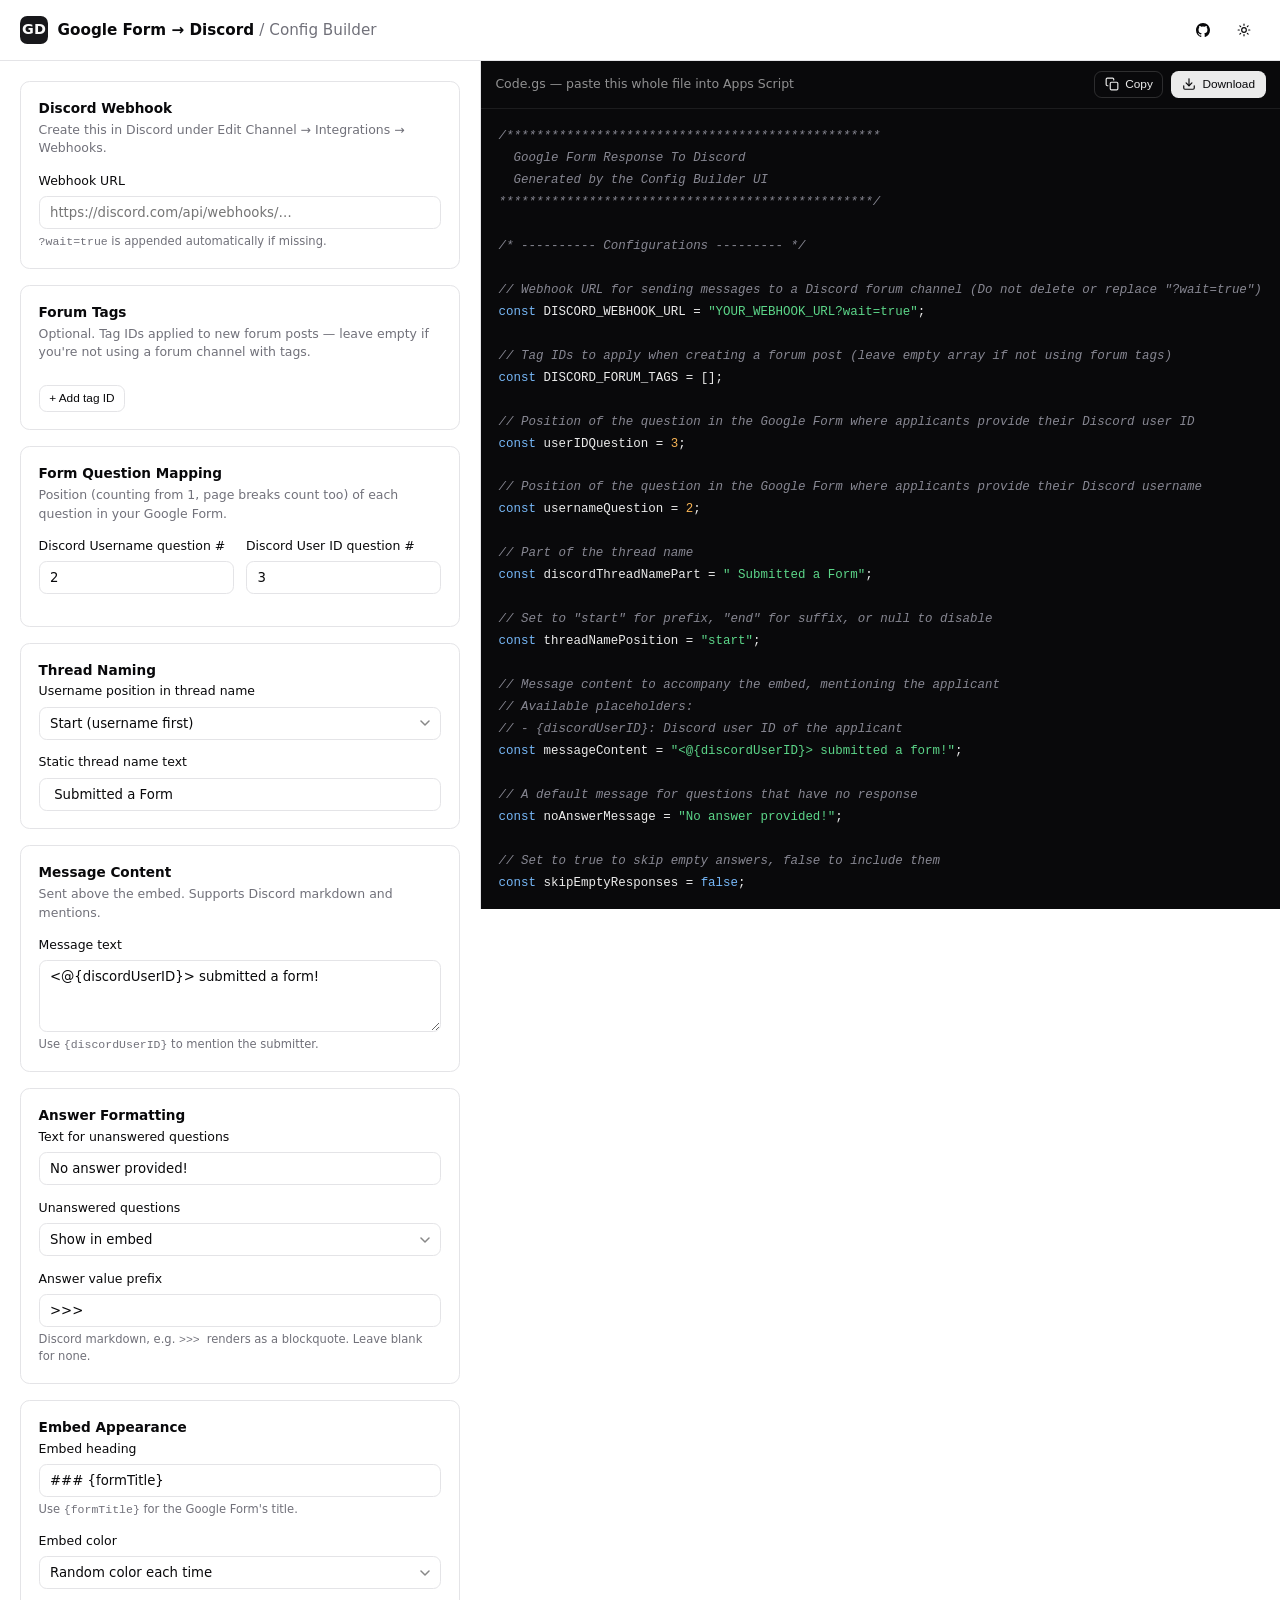
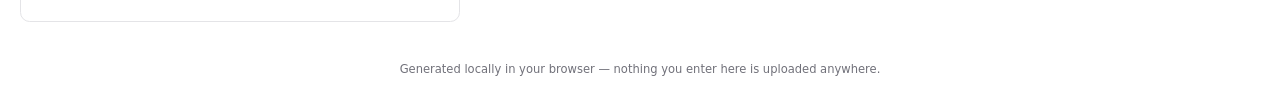
==== ui/index.html @ bd8c4fce "Add GitHub Pages config builder UI Static, no-build page (ui/) that lets users fill in a form for ev" ====
<!doctype html>
<html lang="en">
<head>
<meta charset="UTF-8" />
<meta name="viewport" content="width=device-width, initial-scale=1" />
<title>Google Form → Discord — Config Builder</title>
<meta name="description" content="Fill in your settings and get a ready-to-paste Google Apps Script file for sending Google Form responses to Discord." />
<link rel="stylesheet" href="style.css" />
</head>
<body>

<header class="topbar">
  <div class="topbar-title">
    <span class="mark">GD</span>
    <span>Google Form → Discord <span style="color:hsl(var(--muted-foreground));font-weight:400;">/ Config Builder</span></span>
  </div>
  <div class="topbar-actions">
    <a class="btn btn-ghost btn-icon" href="https://github.com/mouryaabhay/Google-Form-Response-To-Discord" target="_blank" rel="noopener" aria-label="View on GitHub" title="View on GitHub">
      <svg viewBox="0 0 24 24" fill="currentColor"><path d="M12 0C5.37 0 0 5.5 0 12.3c0 5.44 3.44 10.05 8.21 11.68.6.12.82-.27.82-.6 0-.3-.01-1.08-.02-2.12-3.34.75-4.04-1.65-4.04-1.65-.55-1.43-1.34-1.82-1.34-1.82-1.09-.77.08-.76.08-.76 1.21.09 1.84 1.28 1.84 1.28 1.07 1.87 2.81 1.33 3.5 1.02.11-.79.42-1.33.76-1.64-2.66-.31-5.47-1.37-5.47-6.1 0-1.35.46-2.45 1.22-3.31-.12-.31-.53-1.57.12-3.28 0 0 1-.33 3.3 1.26a11.2 11.2 0 0 1 6 0c2.28-1.59 3.29-1.26 3.29-1.26.65 1.71.24 2.97.12 3.28.76.86 1.22 1.96 1.22 3.31 0 4.74-2.81 5.78-5.49 6.09.43.38.81 1.14.81 2.3 0 1.66-.02 3-.02 3.41 0 .33.22.72.83.6C20.57 22.34 24 17.74 24 12.3 24 5.5 18.63 0 12 0Z"/></svg>
    </a>
    <button class="btn btn-ghost btn-icon" id="theme-toggle" aria-label="Toggle theme" title="Toggle theme">
      <svg class="icon-sun" viewBox="0 0 24 24" fill="none" stroke="currentColor" stroke-width="2" stroke-linecap="round"><circle cx="12" cy="12" r="4"/><path d="M12 2v2M12 20v2M4.9 4.9l1.4 1.4M17.7 17.7l1.4 1.4M2 12h2M20 12h2M4.9 19.1l1.4-1.4M17.7 6.3l1.4-1.4"/></svg>
      <svg class="icon-moon" viewBox="0 0 24 24" fill="currentColor"><path d="M21 12.79A9 9 0 1 1 11.21 3 7 7 0 0 0 21 12.79Z"/></svg>
    </button>
  </div>
</header>

<div class="tabbar" role="tablist">
  <button class="tab" role="tab" id="tab-form" aria-selected="true">Configure</button>
  <button class="tab" role="tab" id="tab-code" aria-selected="false">Code</button>
</div>

<main class="layout" id="layout" data-tab="form">

  <section class="panel-form" id="panel-form">

    <div class="card">
      <div class="card-title">Discord Webhook</div>
      <p class="card-description">Create this in Discord under Edit Channel → Integrations → Webhooks.</p>
      <div class="field">
        <label class="label" for="webhookUrl">Webhook URL</label>
        <input class="input" id="webhookUrl" type="url" placeholder="https://discord.com/api/webhooks/…" autocomplete="off" spellcheck="false" />
        <span class="helper"><code>?wait=true</code> is appended automatically if missing.</span>
      </div>
    </div>

    <div class="card">
      <div class="card-title">Forum Tags</div>
      <p class="card-description">Optional. Tag IDs applied to new forum posts — leave empty if you're not using a forum channel with tags.</p>
      <div class="tag-list" id="tagList"></div>
      <button class="btn btn-outline btn-sm" id="addTagBtn" type="button">+ Add tag ID</button>
    </div>

    <div class="card">
      <div class="card-title">Form Question Mapping</div>
      <p class="card-description">Position (counting from 1, page breaks count too) of each question in your Google Form.</p>
      <div class="field-row">
        <div class="field">
          <label class="label" for="usernameQuestion">Discord Username question #</label>
          <input class="input" id="usernameQuestion" type="number" min="1" value="2" />
        </div>
        <div class="field">
          <label class="label" for="userIDQuestion">Discord User ID question #</label>
          <input class="input" id="userIDQuestion" type="number" min="1" value="3" />
        </div>
      </div>
    </div>

    <div class="card">
      <div class="card-title">Thread Naming</div>
      <div class="field">
        <label class="label" for="threadNamePosition">Username position in thread name</label>
        <select class="select" id="threadNamePosition">
          <option value="start">Start (username first)</option>
          <option value="end">End (username last)</option>
          <option value="none">Don't use username</option>
        </select>
      </div>
      <div class="field">
        <label class="label" for="discordThreadNamePart">Static thread name text</label>
        <input class="input" id="discordThreadNamePart" type="text" value=" Submitted a Form" />
      </div>
    </div>

    <div class="card">
      <div class="card-title">Message Content</div>
      <p class="card-description">Sent above the embed. Supports Discord markdown and mentions.</p>
      <div class="field">
        <label class="label" for="messageContent">Message text</label>
        <textarea class="textarea" id="messageContent">&lt;@{discordUserID}&gt; submitted a form!</textarea>
        <span class="helper">Use <code>{discordUserID}</code> to mention the submitter.</span>
      </div>
    </div>

    <div class="card">
      <div class="card-title">Answer Formatting</div>
      <div class="field">
        <label class="label" for="noAnswerMessage">Text for unanswered questions</label>
        <input class="input" id="noAnswerMessage" type="text" value="No answer provided!" />
      </div>
      <div class="field">
        <label class="label" for="skipEmptyResponses">Unanswered questions</label>
        <select class="select" id="skipEmptyResponses">
          <option value="false">Show in embed</option>
          <option value="true">Hide from embed</option>
        </select>
      </div>
      <div class="field">
        <label class="label" for="embedFieldValuePrefix">Answer value prefix</label>
        <input class="input" id="embedFieldValuePrefix" type="text" value=">>> " />
        <span class="helper">Discord markdown, e.g. <code>&gt;&gt;&gt; </code> renders as a blockquote. Leave blank for none.</span>
      </div>
    </div>

    <div class="card">
      <div class="card-title">Embed Appearance</div>
      <div class="field">
        <label class="label" for="embedDescriptionTemplate">Embed heading</label>
        <input class="input" id="embedDescriptionTemplate" type="text" value="### {formTitle}" />
        <span class="helper">Use <code>{formTitle}</code> for the Google Form's title.</span>
      </div>
      <div class="field">
        <label class="label" for="colorMode">Embed color</label>
        <select class="select" id="colorMode">
          <option value="random">Random color each time</option>
          <option value="single">One fixed color</option>
        </select>
      </div>
      <div class="field" id="singleColorField" style="display:none;">
        <label class="label" for="singleColor">Pick a color</label>
        <input class="color-input" id="singleColor" type="color" value="#5865f2" />
      </div>
    </div>

  </section>

  <section class="panel-code" id="panel-code">
    <div class="code-toolbar">
      <span class="code-toolbar-title">Code.gs — paste this whole file into Apps Script</span>
      <div class="code-toolbar-actions">
        <button class="btn btn-outline btn-sm" id="copyBtn" type="button">
          <svg viewBox="0 0 24 24" fill="none" stroke="currentColor" stroke-width="2" stroke-linecap="round" stroke-linejoin="round"><rect x="9" y="9" width="13" height="13" rx="2"/><path d="M5 15H4a2 2 0 0 1-2-2V4a2 2 0 0 1 2-2h9a2 2 0 0 1 2 2v1"/></svg>
          Copy
        </button>
        <button class="btn btn-primary btn-sm" id="downloadBtn" type="button">
          <svg viewBox="0 0 24 24" fill="none" stroke="currentColor" stroke-width="2" stroke-linecap="round" stroke-linejoin="round"><path d="M21 15v4a2 2 0 0 1-2 2H5a2 2 0 0 1-2-2v-4"/><polyline points="7 10 12 15 17 10"/><line x1="12" y1="15" x2="12" y2="3"/></svg>
          Download
        </button>
      </div>
    </div>
    <div class="code-scroll">
      <pre><code id="codeOutput"></code></pre>
    </div>
  </section>

</main>

<p class="footnote">Generated locally in your browser — nothing you enter here is uploaded anywhere.</p>

<div class="toast" id="toast"></div>

<script src="app.js"></script>
</body>
</html>
---- ui/style.css ----
/* ---------- Design tokens (shadcn/ui "zinc" palette) ---------- */
:root {
  --background: 0 0% 100%;
  --foreground: 240 10% 3.9%;
  --card: 0 0% 100%;
  --card-foreground: 240 10% 3.9%;
  --border: 240 5.9% 90%;
  --input: 240 5.9% 90%;
  --ring: 240 5.9% 10%;
  --primary: 240 5.9% 10%;
  --primary-foreground: 0 0% 98%;
  --secondary: 240 4.8% 95.9%;
  --secondary-foreground: 240 5.9% 10%;
  --muted: 240 4.8% 95.9%;
  --muted-foreground: 240 3.8% 46.1%;
  --accent: 240 4.8% 95.9%;
  --accent-foreground: 240 5.9% 10%;
  --destructive: 0 84.2% 60.2%;
  --destructive-foreground: 0 0% 98%;
  --success: 142 71% 45%;
  --radius: 0.6rem;

  --code-bg: 240 10% 3.9%;
  --code-fg: 0 0% 92%;
  --code-keyword: 210 90% 72%;
  --code-string: 142 60% 60%;
  --code-number: 35 90% 65%;
  --code-comment: 240 5% 55%;
  --code-punct: 0 0% 75%;
  --code-func: 45 93% 68%;
}

:root[data-theme="dark"] {
  --background: 240 10% 6%;
  --foreground: 0 0% 98%;
  --card: 240 8% 9%;
  --card-foreground: 0 0% 98%;
  --border: 240 4% 18%;
  --input: 240 4% 18%;
  --ring: 240 4.9% 83.9%;
  --primary: 0 0% 98%;
  --primary-foreground: 240 5.9% 10%;
  --secondary: 240 4% 15%;
  --secondary-foreground: 0 0% 98%;
  --muted: 240 4% 15%;
  --muted-foreground: 240 5% 64.9%;
  --accent: 240 4% 15%;
  --accent-foreground: 0 0% 98%;
  --destructive: 0 62.8% 45%;
  --destructive-foreground: 0 0% 98%;
  --success: 142 60% 50%;

  --code-bg: 240 10% 4%;
}

@media (prefers-color-scheme: dark) {
  :root:not([data-theme="light"]) {
    --background: 240 10% 6%;
    --foreground: 0 0% 98%;
    --card: 240 8% 9%;
    --card-foreground: 0 0% 98%;
    --border: 240 4% 18%;
    --input: 240 4% 18%;
    --ring: 240 4.9% 83.9%;
    --primary: 0 0% 98%;
    --primary-foreground: 240 5.9% 10%;
    --secondary: 240 4% 15%;
    --secondary-foreground: 0 0% 98%;
    --muted: 240 4% 15%;
    --muted-foreground: 240 5% 64.9%;
    --accent: 240 4% 15%;
    --accent-foreground: 0 0% 98%;
    --destructive: 0 62.8% 45%;
    --destructive-foreground: 0 0% 98%;
    --success: 142 60% 50%;
    --code-bg: 240 10% 4%;
  }
}

* { box-sizing: border-box; }

html, body {
  height: 100%;
}

body {
  margin: 0;
  background: hsl(var(--background));
  color: hsl(var(--foreground));
  font-family: ui-sans-serif, system-ui, -apple-system, "Segoe UI", Roboto, Helvetica, Arial, sans-serif;
  font-size: 14px;
  line-height: 1.5;
  -webkit-font-smoothing: antialiased;
}

a { color: inherit; }

/* ---------- Layout ---------- */
.topbar {
  position: sticky;
  top: 0;
  z-index: 20;
  display: flex;
  align-items: center;
  justify-content: space-between;
  gap: 1rem;
  padding: 0.85rem 1.25rem;
  border-bottom: 1px solid hsl(var(--border));
  background: hsl(var(--background) / 0.85);
  backdrop-filter: blur(8px);
}

.topbar-title {
  display: flex;
  align-items: center;
  gap: 0.6rem;
  font-weight: 600;
  font-size: 0.95rem;
  white-space: nowrap;
}

.topbar-title .mark {
  display: inline-flex;
  align-items: center;
  justify-content: center;
  width: 1.75rem;
  height: 1.75rem;
  border-radius: 0.45rem;
  background: hsl(var(--primary));
  color: hsl(var(--primary-foreground));
  font-size: 0.9rem;
}

.topbar-actions {
  display: flex;
  align-items: center;
  gap: 0.5rem;
}

.tabbar {
  display: none;
  position: sticky;
  top: 52px;
  z-index: 19;
  gap: 0.25rem;
  padding: 0.4rem;
  background: hsl(var(--background));
  border-bottom: 1px solid hsl(var(--border));
}

.tab {
  flex: 1;
  text-align: center;
  padding: 0.5rem 0.75rem;
  border-radius: calc(var(--radius) - 2px);
  border: none;
  background: transparent;
  color: hsl(var(--muted-foreground));
  font-size: 0.85rem;
  font-weight: 500;
  cursor: pointer;
}

.tab[aria-selected="true"] {
  background: hsl(var(--secondary));
  color: hsl(var(--secondary-foreground));
}

.layout {
  display: grid;
  grid-template-columns: minmax(360px, 480px) 1fr;
  align-items: start;
  max-width: 1400px;
  margin: 0 auto;
}

.panel-form {
  min-width: 0;
  padding: 1.25rem;
  display: flex;
  flex-direction: column;
  gap: 1rem;
}

.panel-code {
  min-width: 0;
  position: sticky;
  top: 52px;
  height: calc(100vh - 52px);
  display: flex;
  flex-direction: column;
  border-left: 1px solid hsl(var(--border));
  background: hsl(var(--code-bg));
}

/* ---------- Card ---------- */
.card {
  border: 1px solid hsl(var(--border));
  background: hsl(var(--card));
  color: hsl(var(--card-foreground));
  border-radius: var(--radius);
  padding: 1rem 1.1rem 1.1rem;
}

.card-title {
  font-size: 0.85rem;
  font-weight: 600;
  margin: 0 0 0.15rem;
  display: flex;
  align-items: center;
  gap: 0.4rem;
}

.card-description {
  font-size: 0.78rem;
  color: hsl(var(--muted-foreground));
  margin: 0 0 0.85rem;
}

/* ---------- Form primitives ---------- */
.field {
  display: flex;
  flex-direction: column;
  gap: 0.35rem;
  margin-bottom: 0.85rem;
}

.field:last-child { margin-bottom: 0; }

.field-row {
  display: grid;
  grid-template-columns: 1fr 1fr;
  gap: 0.75rem;
}

.label {
  font-size: 0.78rem;
  font-weight: 500;
  color: hsl(var(--foreground));
}

.helper {
  font-size: 0.72rem;
  color: hsl(var(--muted-foreground));
  margin-top: -0.1rem;
}

.input, .select, .textarea {
  width: 100%;
  border: 1px solid hsl(var(--input));
  background: hsl(var(--background));
  color: hsl(var(--foreground));
  border-radius: calc(var(--radius) - 2px);
  padding: 0.5rem 0.65rem;
  font-size: 0.83rem;
  font-family: inherit;
  transition: border-color 0.15s, box-shadow 0.15s;
}

.textarea {
  resize: vertical;
  min-height: 4.5rem;
}

.input:focus, .select:focus, .textarea:focus {
  outline: none;
  border-color: hsl(var(--ring));
  box-shadow: 0 0 0 3px hsl(var(--ring) / 0.15);
}

.select {
  appearance: none;
  background-image: url("data:image/svg+xml;utf8,<svg xmlns='http://www.w3.org/2000/svg' width='10' height='6' viewBox='0 0 10 6'><path d='M1 1l4 4 4-4' fill='none' stroke='%23888' stroke-width='1.5' stroke-linecap='round' stroke-linejoin='round'/></svg>");
  background-repeat: no-repeat;
  background-position: right 0.65rem center;
  padding-right: 1.75rem;
}

.color-input {
  width: 3rem;
  height: 2.1rem;
  padding: 0.15rem;
  border: 1px solid hsl(var(--input));
  border-radius: calc(var(--radius) - 2px);
  background: hsl(var(--background));
  cursor: pointer;
}

/* ---------- Buttons ---------- */
.btn {
  display: inline-flex;
  align-items: center;
  justify-content: center;
  gap: 0.4rem;
  border-radius: calc(var(--radius) - 2px);
  border: 1px solid transparent;
  padding: 0.5rem 0.85rem;
  font-size: 0.8rem;
  font-weight: 500;
  cursor: pointer;
  transition: background-color 0.15s, border-color 0.15s, color 0.15s;
  white-space: nowrap;
}

.btn:focus-visible {
  outline: none;
  box-shadow: 0 0 0 3px hsl(var(--ring) / 0.25);
}

.btn-primary {
  background: hsl(var(--primary));
  color: hsl(var(--primary-foreground));
}
.btn-primary:hover { opacity: 0.9; }

.btn-outline {
  background: transparent;
  border-color: hsl(var(--border));
  color: hsl(var(--foreground));
}
.btn-outline:hover { background: hsl(var(--secondary)); }

.btn-ghost {
  background: transparent;
  color: hsl(var(--foreground));
}
.btn-ghost:hover { background: hsl(var(--secondary)); }

.btn-icon {
  padding: 0.45rem;
  width: 2.05rem;
  height: 2.05rem;
}

.btn-sm { padding: 0.32rem 0.6rem; font-size: 0.74rem; }

.btn svg { width: 14px; height: 14px; flex-shrink: 0; }

/* ---------- Tag list (forum tags) ---------- */
.tag-list {
  display: flex;
  flex-direction: column;
  gap: 0.5rem;
  margin-bottom: 0.6rem;
}

.tag-row {
  display: flex;
  gap: 0.4rem;
}

.tag-row .input { flex: 1; }

/* ---------- Toggle helper for radio-style selects ---------- */
.inline-hint {
  display: flex;
  align-items: center;
  gap: 0.4rem;
  flex-wrap: wrap;
}

/* ---------- Code panel ---------- */
.code-toolbar {
  display: flex;
  align-items: center;
  justify-content: space-between;
  gap: 0.5rem;
  padding: 0.65rem 0.9rem;
  border-bottom: 1px solid hsl(0 0% 100% / 0.08);
}

.code-toolbar-title {
  font-size: 0.78rem;
  color: hsl(var(--code-fg) / 0.6);
  font-weight: 500;
  min-width: 0;
  overflow: hidden;
  text-overflow: ellipsis;
  white-space: nowrap;
}

.code-toolbar-actions {
  display: flex;
  gap: 0.5rem;
  flex-shrink: 0;
}

/* Code panel is always dark regardless of site theme, so its buttons
   need fixed colors instead of the theme-linked --foreground/--border. */
.code-toolbar .btn-outline {
  border-color: hsl(0 0% 100% / 0.15);
  color: hsl(var(--code-fg));
}
.code-toolbar .btn-outline:hover {
  background: hsl(0 0% 100% / 0.08);
}
.code-toolbar .btn-primary {
  background: hsl(var(--code-fg));
  color: hsl(var(--code-bg));
}

.code-scroll {
  flex: 1;
  overflow: auto;
  padding: 1rem 1.1rem 2rem;
}

.code-scroll pre {
  margin: 0;
}

.code-scroll code {
  font-family: ui-monospace, SFMono-Regular, Menlo, Consolas, "Liberation Mono", monospace;
  font-size: 0.78rem;
  line-height: 1.6;
  color: hsl(var(--code-fg));
  white-space: pre;
}

.tok-keyword { color: hsl(var(--code-keyword)); }
.tok-string { color: hsl(var(--code-string)); }
.tok-number { color: hsl(var(--code-number)); }
.tok-comment { color: hsl(var(--code-comment)); font-style: italic; }
.tok-func { color: hsl(var(--code-func)); }
.tok-punct { color: hsl(var(--code-punct)); }

/* ---------- Toast ---------- */
.toast {
  position: fixed;
  bottom: 1.25rem;
  left: 50%;
  transform: translateX(-50%) translateY(8px);
  background: hsl(var(--primary));
  color: hsl(var(--primary-foreground));
  padding: 0.55rem 1rem;
  border-radius: calc(var(--radius) - 2px);
  font-size: 0.8rem;
  font-weight: 500;
  opacity: 0;
  pointer-events: none;
  transition: opacity 0.2s, transform 0.2s;
  z-index: 50;
  box-shadow: 0 8px 24px hsl(0 0% 0% / 0.25);
}

.toast.show {
  opacity: 1;
  transform: translateX(-50%) translateY(0);
}

/* ---------- Icon button visuals for theme toggle ---------- */
.icon-sun, .icon-moon {
  display: none;
}
:root[data-theme="dark"] .icon-moon,
:root:not([data-theme="light"]) .icon-moon { display: block; }
:root[data-theme="dark"] .icon-sun,
:root:not([data-theme="light"]) .icon-sun { display: none; }
:root[data-theme="light"] .icon-sun { display: block; }
:root[data-theme="light"] .icon-moon { display: none; }

@media (prefers-color-scheme: light) {
  :root:not([data-theme]) .icon-sun { display: block; }
  :root:not([data-theme]) .icon-moon { display: none; }
}

/* ---------- Footer note ---------- */
.footnote {
  font-size: 0.72rem;
  color: hsl(var(--muted-foreground));
  text-align: center;
  padding: 0.5rem 1.25rem 1.5rem;
}

/* ---------- Responsive ---------- */
@media (max-width: 900px) {
  .tabbar { display: flex; }

  .layout {
    grid-template-columns: 1fr;
  }

  .panel-code {
    position: static;
    height: auto;
    min-height: calc(100vh - 104px);
    border-left: none;
    border-top: 1px solid hsl(var(--border));
  }

  .layout[data-tab="form"] .panel-code { display: none; }
  .layout[data-tab="code"] .panel-form { display: none; }

  .field-row { grid-template-columns: 1fr; }
}
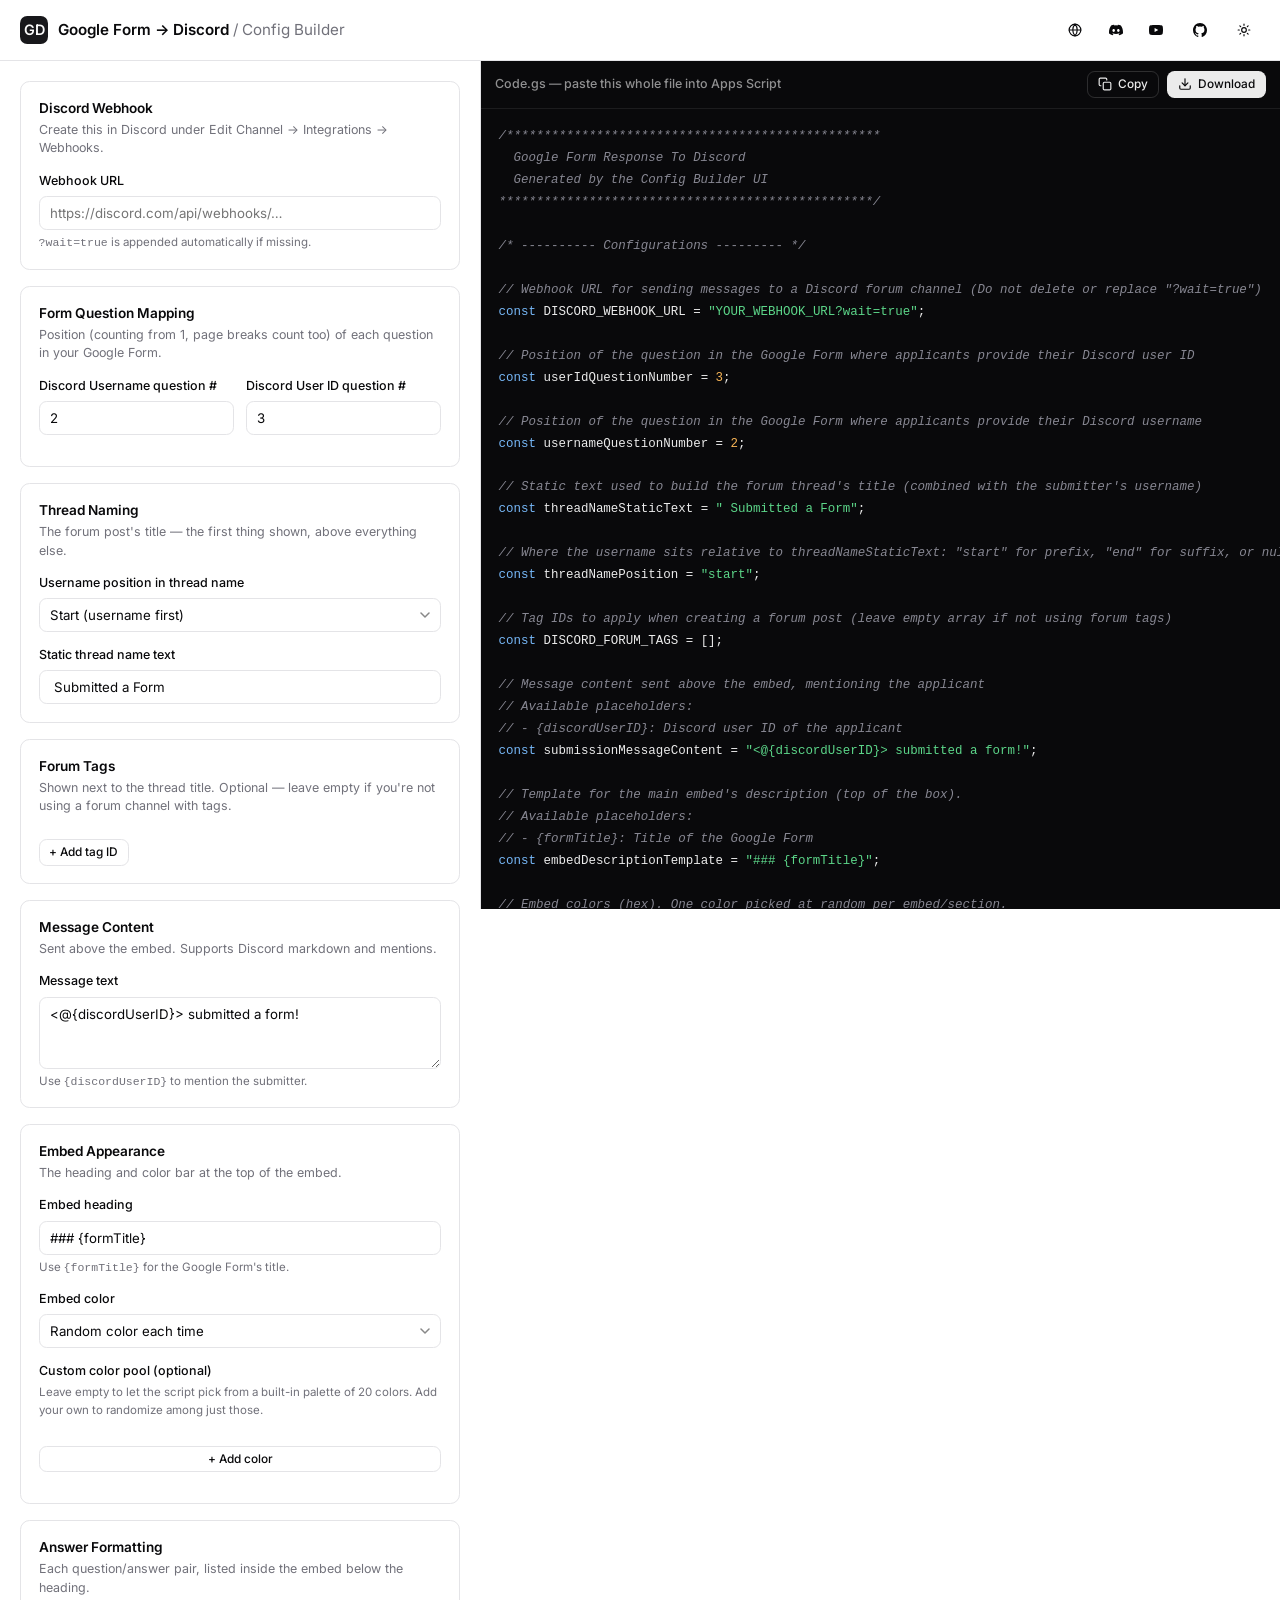
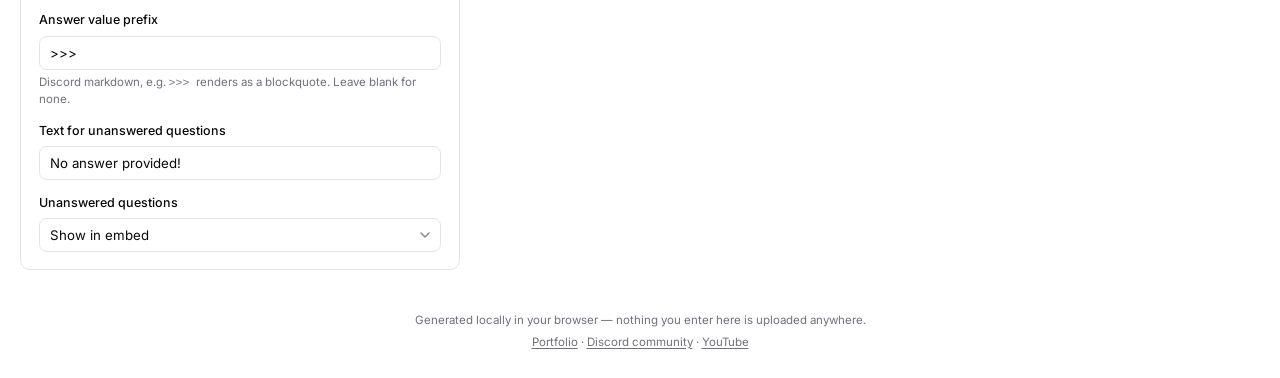
==== commit 81838f48: "Rename config vars, reorder UI, expand color/star/link features - Rename ambiguous config variables " ====
--- a/ui/index.html
+++ b/ui/index.html
@@ -5,6 +5,9 @@
 <meta name="viewport" content="width=device-width, initial-scale=1" />
 <title>Google Form → Discord — Config Builder</title>
 <meta name="description" content="Fill in your settings and get a ready-to-paste Google Apps Script file for sending Google Form responses to Discord." />
+<link rel="preconnect" href="https://fonts.googleapis.com" />
+<link rel="preconnect" href="https://fonts.gstatic.com" crossorigin />
+<link href="https://fonts.googleapis.com/css2?family=Inter:wght@400;500;600;700&display=swap" rel="stylesheet" />
 <link rel="stylesheet" href="style.css" />
 </head>
 <body>
@@ -15,8 +18,18 @@
     <span>Google Form → Discord <span style="color:hsl(var(--muted-foreground));font-weight:400;">/ Config Builder</span></span>
   </div>
   <div class="topbar-actions">
-    <a class="btn btn-ghost btn-icon" href="https://github.com/mouryaabhay/Google-Form-Response-To-Discord" target="_blank" rel="noopener" aria-label="View on GitHub" title="View on GitHub">
+    <a class="btn btn-ghost btn-icon social-link" href="https://mouryaabhay.vercel.app" target="_blank" rel="noopener" aria-label="Portfolio" title="Portfolio">
+      <svg viewBox="0 0 24 24" fill="none" stroke="currentColor" stroke-width="2" stroke-linecap="round" stroke-linejoin="round"><circle cx="12" cy="12" r="10"/><path d="M2 12h20M12 2a15 15 0 0 1 0 20M12 2a15 15 0 0 0 0 20"/></svg>
+    </a>
+    <a class="btn btn-ghost btn-icon social-link" href="https://discord.com/invite/E4KRWJW49B" target="_blank" rel="noopener" aria-label="Discord community" title="Discord community">
+      <svg viewBox="0 0 24 24" fill="currentColor"><path d="M20.317 4.369a19.8 19.8 0 0 0-4.885-1.515.07.07 0 0 0-.075.035c-.211.375-.444.864-.608 1.25a18.3 18.3 0 0 0-5.487 0 12.6 12.6 0 0 0-.617-1.25.077.077 0 0 0-.075-.035 19.74 19.74 0 0 0-4.886 1.515.07.07 0 0 0-.032.027C.533 9.045-.32 13.579.099 18.057a.082.082 0 0 0 .031.057 19.9 19.9 0 0 0 5.993 3.03.078.078 0 0 0 .084-.028c.462-.63.874-1.295 1.226-1.994a.076.076 0 0 0-.041-.106 13.1 13.1 0 0 1-1.872-.892.077.077 0 0 1-.008-.128c.126-.094.252-.192.372-.291a.074.074 0 0 1 .077-.01c3.928 1.793 8.18 1.793 12.062 0a.074.074 0 0 1 .078.01c.12.099.246.198.373.292a.077.077 0 0 1-.006.127 12.3 12.3 0 0 1-1.873.892.076.076 0 0 0-.04.107c.36.698.772 1.362 1.225 1.993a.076.076 0 0 0 .084.029 19.84 19.84 0 0 0 6.002-3.03.077.077 0 0 0 .032-.057c.5-5.177-.838-9.674-3.549-13.66a.06.06 0 0 0-.031-.028ZM8.02 15.331c-1.183 0-2.157-1.086-2.157-2.419 0-1.333.955-2.419 2.157-2.419 1.211 0 2.176 1.096 2.157 2.419 0 1.333-.955 2.419-2.157 2.419Zm7.975 0c-1.183 0-2.157-1.086-2.157-2.419 0-1.333.955-2.419 2.157-2.419 1.211 0 2.176 1.096 2.157 2.419 0 1.333-.946 2.419-2.157 2.419Z"/></svg>
+    </a>
+    <a class="btn btn-ghost btn-icon social-link" href="https://www.youtube.com/@bymouryaabhay" target="_blank" rel="noopener" aria-label="YouTube channel" title="YouTube channel">
+      <svg viewBox="0 0 24 24" fill="currentColor"><path d="M23.5 6.2a3.02 3.02 0 0 0-2.12-2.14C19.5 3.5 12 3.5 12 3.5s-7.5 0-9.38.56A3.02 3.02 0 0 0 .5 6.2 31.6 31.6 0 0 0 0 12a31.6 31.6 0 0 0 .5 5.8 3.02 3.02 0 0 0 2.12 2.14c1.88.56 9.38.56 9.38.56s7.5 0 9.38-.56a3.02 3.02 0 0 0 2.12-2.14A31.6 31.6 0 0 0 24 12a31.6 31.6 0 0 0-.5-5.8ZM9.6 15.6V8.4l6.4 3.6-6.4 3.6Z"/></svg>
+    </a>
+    <a class="btn btn-ghost" id="ghStarLink" href="https://github.com/mouryaabhay/Google-Form-Response-To-Discord" target="_blank" rel="noopener" aria-label="View on GitHub" title="View on GitHub">
       <svg viewBox="0 0 24 24" fill="currentColor"><path d="M12 0C5.37 0 0 5.5 0 12.3c0 5.44 3.44 10.05 8.21 11.68.6.12.82-.27.82-.6 0-.3-.01-1.08-.02-2.12-3.34.75-4.04-1.65-4.04-1.65-.55-1.43-1.34-1.82-1.34-1.82-1.09-.77.08-.76.08-.76 1.21.09 1.84 1.28 1.84 1.28 1.07 1.87 2.81 1.33 3.5 1.02.11-.79.42-1.33.76-1.64-2.66-.31-5.47-1.37-5.47-6.1 0-1.35.46-2.45 1.22-3.31-.12-.31-.53-1.57.12-3.28 0 0 1-.33 3.3 1.26a11.2 11.2 0 0 1 6 0c2.28-1.59 3.29-1.26 3.29-1.26.65 1.71.24 2.97.12 3.28.76.86 1.22 1.96 1.22 3.31 0 4.74-2.81 5.78-5.49 6.09.43.38.81 1.14.81 2.3 0 1.66-.02 3-.02 3.41 0 .33.22.72.83.6C20.57 22.34 24 17.74 24 12.3 24 5.5 18.63 0 12 0Z"/></svg>
+      <span id="ghStarCount"></span>
     </a>
     <button class="btn btn-ghost btn-icon" id="theme-toggle" aria-label="Toggle theme" title="Toggle theme">
       <svg class="icon-sun" viewBox="0 0 24 24" fill="none" stroke="currentColor" stroke-width="2" stroke-linecap="round"><circle cx="12" cy="12" r="4"/><path d="M12 2v2M12 20v2M4.9 4.9l1.4 1.4M17.7 17.7l1.4 1.4M2 12h2M20 12h2M4.9 19.1l1.4-1.4M17.7 6.3l1.4-1.4"/></svg>
@@ -45,29 +58,23 @@
     </div>
 
     <div class="card">
-      <div class="card-title">Forum Tags</div>
-      <p class="card-description">Optional. Tag IDs applied to new forum posts — leave empty if you're not using a forum channel with tags.</p>
-      <div class="tag-list" id="tagList"></div>
-      <button class="btn btn-outline btn-sm" id="addTagBtn" type="button">+ Add tag ID</button>
-    </div>
-
-    <div class="card">
       <div class="card-title">Form Question Mapping</div>
       <p class="card-description">Position (counting from 1, page breaks count too) of each question in your Google Form.</p>
       <div class="field-row">
         <div class="field">
-          <label class="label" for="usernameQuestion">Discord Username question #</label>
-          <input class="input" id="usernameQuestion" type="number" min="1" value="2" />
+          <label class="label" for="usernameQuestionNumber">Discord Username question #</label>
+          <input class="input" id="usernameQuestionNumber" type="number" min="1" value="2" />
         </div>
         <div class="field">
-          <label class="label" for="userIDQuestion">Discord User ID question #</label>
-          <input class="input" id="userIDQuestion" type="number" min="1" value="3" />
+          <label class="label" for="userIdQuestionNumber">Discord User ID question #</label>
+          <input class="input" id="userIdQuestionNumber" type="number" min="1" value="3" />
         </div>
       </div>
     </div>
 
     <div class="card">
       <div class="card-title">Thread Naming</div>
+      <p class="card-description">The forum post's title — the first thing shown, above everything else.</p>
       <div class="field">
         <label class="label" for="threadNamePosition">Username position in thread name</label>
         <select class="select" id="threadNamePosition">
@@ -77,23 +84,63 @@
         </select>
       </div>
       <div class="field">
-        <label class="label" for="discordThreadNamePart">Static thread name text</label>
-        <input class="input" id="discordThreadNamePart" type="text" value=" Submitted a Form" />
+        <label class="label" for="threadNameStaticText">Static thread name text</label>
+        <input class="input" id="threadNameStaticText" type="text" value=" Submitted a Form" />
       </div>
+    </div>
+
+    <div class="card">
+      <div class="card-title">Forum Tags</div>
+      <p class="card-description">Shown next to the thread title. Optional — leave empty if you're not using a forum channel with tags.</p>
+      <div class="tag-list" id="tagList"></div>
+      <button class="btn btn-outline btn-sm" id="addTagBtn" type="button">+ Add tag ID</button>
     </div>
 
     <div class="card">
       <div class="card-title">Message Content</div>
       <p class="card-description">Sent above the embed. Supports Discord markdown and mentions.</p>
       <div class="field">
-        <label class="label" for="messageContent">Message text</label>
-        <textarea class="textarea" id="messageContent">&lt;@{discordUserID}&gt; submitted a form!</textarea>
+        <label class="label" for="submissionMessageContent">Message text</label>
+        <textarea class="textarea" id="submissionMessageContent">&lt;@{discordUserID}&gt; submitted a form!</textarea>
         <span class="helper">Use <code>{discordUserID}</code> to mention the submitter.</span>
       </div>
     </div>
 
     <div class="card">
+      <div class="card-title">Embed Appearance</div>
+      <p class="card-description">The heading and color bar at the top of the embed.</p>
+      <div class="field">
+        <label class="label" for="embedDescriptionTemplate">Embed heading</label>
+        <input class="input" id="embedDescriptionTemplate" type="text" value="### {formTitle}" />
+        <span class="helper">Use <code>{formTitle}</code> for the Google Form's title.</span>
+      </div>
+      <div class="field">
+        <label class="label" for="colorMode">Embed color</label>
+        <select class="select" id="colorMode">
+          <option value="random">Random color each time</option>
+          <option value="single">Always one fixed color</option>
+        </select>
+      </div>
+      <div class="field" id="randomColorsField">
+        <label class="label">Custom color pool (optional)</label>
+        <span class="helper" style="margin-bottom:0.4rem;">Leave empty to let the script pick from a built-in palette of 20 colors. Add your own to randomize among just those.</span>
+        <div class="tag-list" id="colorList"></div>
+        <button class="btn btn-outline btn-sm" id="addColorBtn" type="button">+ Add color</button>
+      </div>
+      <div class="field" id="singleColorField" style="display:none;">
+        <label class="label" for="singleColor">Pick a color</label>
+        <input class="color-input" id="singleColor" type="color" value="#5865f2" />
+      </div>
+    </div>
+
+    <div class="card">
       <div class="card-title">Answer Formatting</div>
+      <p class="card-description">Each question/answer pair, listed inside the embed below the heading.</p>
+      <div class="field">
+        <label class="label" for="embedFieldValuePrefix">Answer value prefix</label>
+        <input class="input" id="embedFieldValuePrefix" type="text" value=">>> " />
+        <span class="helper">Discord markdown, e.g. <code>&gt;&gt;&gt; </code> renders as a blockquote. Leave blank for none.</span>
+      </div>
       <div class="field">
         <label class="label" for="noAnswerMessage">Text for unanswered questions</label>
         <input class="input" id="noAnswerMessage" type="text" value="No answer provided!" />
@@ -104,31 +151,6 @@
           <option value="false">Show in embed</option>
           <option value="true">Hide from embed</option>
         </select>
-      </div>
-      <div class="field">
-        <label class="label" for="embedFieldValuePrefix">Answer value prefix</label>
-        <input class="input" id="embedFieldValuePrefix" type="text" value=">>> " />
-        <span class="helper">Discord markdown, e.g. <code>&gt;&gt;&gt; </code> renders as a blockquote. Leave blank for none.</span>
-      </div>
-    </div>
-
-    <div class="card">
-      <div class="card-title">Embed Appearance</div>
-      <div class="field">
-        <label class="label" for="embedDescriptionTemplate">Embed heading</label>
-        <input class="input" id="embedDescriptionTemplate" type="text" value="### {formTitle}" />
-        <span class="helper">Use <code>{formTitle}</code> for the Google Form's title.</span>
-      </div>
-      <div class="field">
-        <label class="label" for="colorMode">Embed color</label>
-        <select class="select" id="colorMode">
-          <option value="random">Random color each time</option>
-          <option value="single">One fixed color</option>
-        </select>
-      </div>
-      <div class="field" id="singleColorField" style="display:none;">
-        <label class="label" for="singleColor">Pick a color</label>
-        <input class="color-input" id="singleColor" type="color" value="#5865f2" />
       </div>
     </div>
 
@@ -155,7 +177,14 @@
 
 </main>
 
-<p class="footnote">Generated locally in your browser — nothing you enter here is uploaded anywhere.</p>
+<p class="footnote">
+  Generated locally in your browser — nothing you enter here is uploaded anywhere.<br />
+  <a href="https://mouryaabhay.vercel.app" target="_blank" rel="noopener">Portfolio</a>
+  ·
+  <a href="https://discord.com/invite/E4KRWJW49B" target="_blank" rel="noopener">Discord community</a>
+  ·
+  <a href="https://www.youtube.com/@bymouryaabhay" target="_blank" rel="noopener">YouTube</a>
+</p>
 
 <div class="toast" id="toast"></div>
 
--- a/ui/style.css
+++ b/ui/style.css
@@ -1,5 +1,7 @@
 /* ---------- Design tokens (shadcn/ui "zinc" palette) ---------- */
 :root {
+  color-scheme: light dark;
+  --font-sans: "Inter", ui-sans-serif, system-ui, -apple-system, "Segoe UI", Roboto, Helvetica, Arial, sans-serif;
   --background: 0 0% 100%;
   --foreground: 240 10% 3.9%;
   --card: 0 0% 100%;
@@ -30,7 +32,12 @@
   --code-func: 45 93% 68%;
 }
 
+:root[data-theme="light"] {
+  color-scheme: light;
+}
+
 :root[data-theme="dark"] {
+  color-scheme: dark;
   --background: 240 10% 6%;
   --foreground: 0 0% 98%;
   --card: 240 8% 9%;
@@ -87,10 +94,14 @@
   margin: 0;
   background: hsl(var(--background));
   color: hsl(var(--foreground));
-  font-family: ui-sans-serif, system-ui, -apple-system, "Segoe UI", Roboto, Helvetica, Arial, sans-serif;
+  font-family: var(--font-sans);
   font-size: 14px;
   line-height: 1.5;
   -webkit-font-smoothing: antialiased;
+}
+
+button, input, select, textarea {
+  font-family: var(--font-sans);
 }
 
 a { color: inherit; }
@@ -335,6 +346,14 @@
 .btn-sm { padding: 0.32rem 0.6rem; font-size: 0.74rem; }
 
 .btn svg { width: 14px; height: 14px; flex-shrink: 0; }
+
+#ghStarLink { padding: 0.45rem 0.7rem; }
+#ghStarCount {
+  font-size: 0.78rem;
+  font-weight: 600;
+  font-variant-numeric: tabular-nums;
+}
+#ghStarCount:empty { display: none; }
 
 /* ---------- Tag list (forum tags) ---------- */
 .tag-list {
@@ -470,9 +489,22 @@
   color: hsl(var(--muted-foreground));
   text-align: center;
   padding: 0.5rem 1.25rem 1.5rem;
-}
+  line-height: 1.9;
+}
+
+.footnote a {
+  color: hsl(var(--muted-foreground));
+  text-decoration: underline;
+  text-underline-offset: 2px;
+}
+.footnote a:hover { color: hsl(var(--foreground)); }
 
 /* ---------- Responsive ---------- */
+@media (max-width: 640px) {
+  .social-link { display: none; }
+  .topbar-title span:last-child > span { display: none; }
+}
+
 @media (max-width: 900px) {
   .tabbar { display: flex; }
 
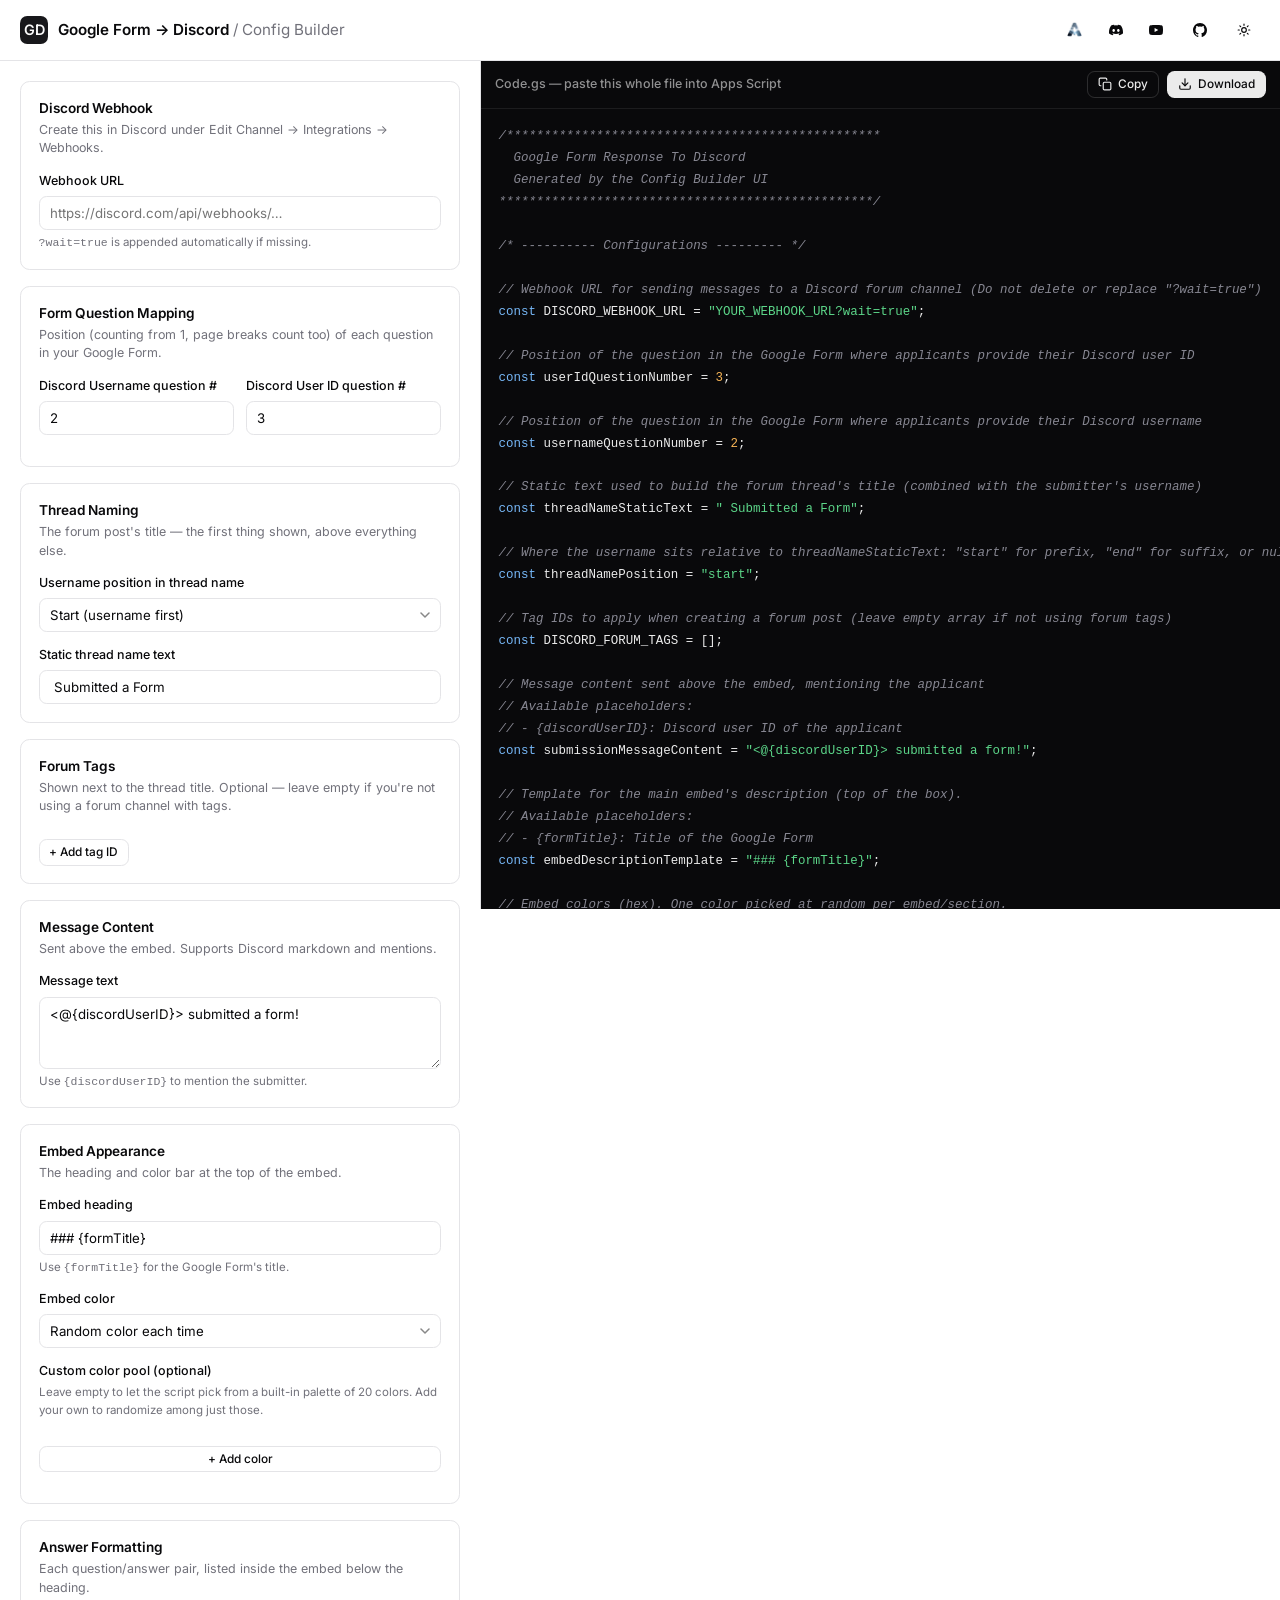
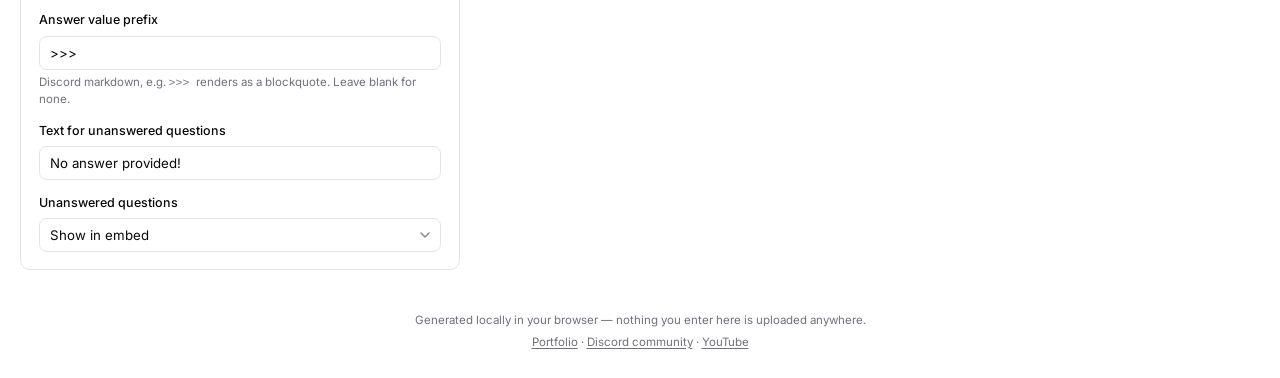
==== commit 9225fc56: "Add portfolio icon, tooltips, SEO tags, and fix broken Views badge - Replace the generic globe icon " ====
--- a/ui/index.html
+++ b/ui/index.html
@@ -3,8 +3,29 @@
 <head>
 <meta charset="UTF-8" />
 <meta name="viewport" content="width=device-width, initial-scale=1" />
-<title>Google Form → Discord — Config Builder</title>
-<meta name="description" content="Fill in your settings and get a ready-to-paste Google Apps Script file for sending Google Form responses to Discord." />
+<title>Google Form → Discord Config Builder — Generate Your Apps Script</title>
+<meta name="description" content="Fill in your settings and get a ready-to-paste Google Apps Script file for sending Google Form responses to Discord as rich embeds, with forum thread support." />
+<meta name="robots" content="index, follow" />
+<meta name="author" content="Mourya Abhay Amarjeet" />
+<meta name="keywords" content="Google Form to Discord, Discord webhook, Google Apps Script, Discord forum bot, Discord embed generator, Config Builder" />
+<link rel="canonical" href="https://mouryaabhay.github.io/Google-Form-Response-To-Discord/" />
+
+<meta property="og:type" content="website" />
+<meta property="og:title" content="Google Form → Discord — Config Builder" />
+<meta property="og:description" content="Fill in your settings and get a ready-to-paste Google Apps Script file for sending Google Form responses to Discord as rich embeds, with forum thread support." />
+<meta property="og:url" content="https://mouryaabhay.github.io/Google-Form-Response-To-Discord/" />
+<meta property="og:site_name" content="Google Form → Discord" />
+<meta property="og:image" content="[data-uri]" />
+
+<meta name="twitter:card" content="summary" />
+<meta name="twitter:title" content="Google Form → Discord — Config Builder" />
+<meta name="twitter:description" content="Fill in your settings and get a ready-to-paste Google Apps Script file for sending Google Form responses to Discord." />
+<meta name="twitter:image" content="[data-uri]" />
+
+<meta name="theme-color" content="#0a0a0f" media="(prefers-color-scheme: dark)" />
+<meta name="theme-color" content="#ffffff" media="(prefers-color-scheme: light)" />
+<link rel="icon" type="image/png" href="[data-uri]" />
+
 <link rel="preconnect" href="https://fonts.googleapis.com" />
 <link rel="preconnect" href="https://fonts.gstatic.com" crossorigin />
 <link href="https://fonts.googleapis.com/css2?family=Inter:wght@400;500;600;700&display=swap" rel="stylesheet" />
@@ -18,20 +39,20 @@
     <span>Google Form → Discord <span style="color:hsl(var(--muted-foreground));font-weight:400;">/ Config Builder</span></span>
   </div>
   <div class="topbar-actions">
-    <a class="btn btn-ghost btn-icon social-link" href="https://mouryaabhay.vercel.app" target="_blank" rel="noopener" aria-label="Portfolio" title="Portfolio">
-      <svg viewBox="0 0 24 24" fill="none" stroke="currentColor" stroke-width="2" stroke-linecap="round" stroke-linejoin="round"><circle cx="12" cy="12" r="10"/><path d="M2 12h20M12 2a15 15 0 0 1 0 20M12 2a15 15 0 0 0 0 20"/></svg>
-    </a>
-    <a class="btn btn-ghost btn-icon social-link" href="https://discord.com/invite/E4KRWJW49B" target="_blank" rel="noopener" aria-label="Discord community" title="Discord community">
+    <a class="btn btn-ghost btn-icon social-link" href="https://mouryaabhay.vercel.app" target="_blank" rel="noopener" aria-label="Portfolio" data-tooltip="Portfolio">
+      <img class="icon-img" src="[data-uri]" alt="Portfolio" />
+    </a>
+    <a class="btn btn-ghost btn-icon social-link" href="https://discord.com/invite/E4KRWJW49B" target="_blank" rel="noopener" aria-label="Discord community" data-tooltip="Discord community">
       <svg viewBox="0 0 24 24" fill="currentColor"><path d="M20.317 4.369a19.8 19.8 0 0 0-4.885-1.515.07.07 0 0 0-.075.035c-.211.375-.444.864-.608 1.25a18.3 18.3 0 0 0-5.487 0 12.6 12.6 0 0 0-.617-1.25.077.077 0 0 0-.075-.035 19.74 19.74 0 0 0-4.886 1.515.07.07 0 0 0-.032.027C.533 9.045-.32 13.579.099 18.057a.082.082 0 0 0 .031.057 19.9 19.9 0 0 0 5.993 3.03.078.078 0 0 0 .084-.028c.462-.63.874-1.295 1.226-1.994a.076.076 0 0 0-.041-.106 13.1 13.1 0 0 1-1.872-.892.077.077 0 0 1-.008-.128c.126-.094.252-.192.372-.291a.074.074 0 0 1 .077-.01c3.928 1.793 8.18 1.793 12.062 0a.074.074 0 0 1 .078.01c.12.099.246.198.373.292a.077.077 0 0 1-.006.127 12.3 12.3 0 0 1-1.873.892.076.076 0 0 0-.04.107c.36.698.772 1.362 1.225 1.993a.076.076 0 0 0 .084.029 19.84 19.84 0 0 0 6.002-3.03.077.077 0 0 0 .032-.057c.5-5.177-.838-9.674-3.549-13.66a.06.06 0 0 0-.031-.028ZM8.02 15.331c-1.183 0-2.157-1.086-2.157-2.419 0-1.333.955-2.419 2.157-2.419 1.211 0 2.176 1.096 2.157 2.419 0 1.333-.955 2.419-2.157 2.419Zm7.975 0c-1.183 0-2.157-1.086-2.157-2.419 0-1.333.955-2.419 2.157-2.419 1.211 0 2.176 1.096 2.157 2.419 0 1.333-.946 2.419-2.157 2.419Z"/></svg>
     </a>
-    <a class="btn btn-ghost btn-icon social-link" href="https://www.youtube.com/@bymouryaabhay" target="_blank" rel="noopener" aria-label="YouTube channel" title="YouTube channel">
+    <a class="btn btn-ghost btn-icon social-link" href="https://www.youtube.com/@bymouryaabhay" target="_blank" rel="noopener" aria-label="YouTube channel" data-tooltip="YouTube channel">
       <svg viewBox="0 0 24 24" fill="currentColor"><path d="M23.5 6.2a3.02 3.02 0 0 0-2.12-2.14C19.5 3.5 12 3.5 12 3.5s-7.5 0-9.38.56A3.02 3.02 0 0 0 .5 6.2 31.6 31.6 0 0 0 0 12a31.6 31.6 0 0 0 .5 5.8 3.02 3.02 0 0 0 2.12 2.14c1.88.56 9.38.56 9.38.56s7.5 0 9.38-.56a3.02 3.02 0 0 0 2.12-2.14A31.6 31.6 0 0 0 24 12a31.6 31.6 0 0 0-.5-5.8ZM9.6 15.6V8.4l6.4 3.6-6.4 3.6Z"/></svg>
     </a>
-    <a class="btn btn-ghost" id="ghStarLink" href="https://github.com/mouryaabhay/Google-Form-Response-To-Discord" target="_blank" rel="noopener" aria-label="View on GitHub" title="View on GitHub">
+    <a class="btn btn-ghost" id="ghStarLink" href="https://github.com/mouryaabhay/Google-Form-Response-To-Discord" target="_blank" rel="noopener" aria-label="View on GitHub" data-tooltip="Star on GitHub">
       <svg viewBox="0 0 24 24" fill="currentColor"><path d="M12 0C5.37 0 0 5.5 0 12.3c0 5.44 3.44 10.05 8.21 11.68.6.12.82-.27.82-.6 0-.3-.01-1.08-.02-2.12-3.34.75-4.04-1.65-4.04-1.65-.55-1.43-1.34-1.82-1.34-1.82-1.09-.77.08-.76.08-.76 1.21.09 1.84 1.28 1.84 1.28 1.07 1.87 2.81 1.33 3.5 1.02.11-.79.42-1.33.76-1.64-2.66-.31-5.47-1.37-5.47-6.1 0-1.35.46-2.45 1.22-3.31-.12-.31-.53-1.57.12-3.28 0 0 1-.33 3.3 1.26a11.2 11.2 0 0 1 6 0c2.28-1.59 3.29-1.26 3.29-1.26.65 1.71.24 2.97.12 3.28.76.86 1.22 1.96 1.22 3.31 0 4.74-2.81 5.78-5.49 6.09.43.38.81 1.14.81 2.3 0 1.66-.02 3-.02 3.41 0 .33.22.72.83.6C20.57 22.34 24 17.74 24 12.3 24 5.5 18.63 0 12 0Z"/></svg>
       <span id="ghStarCount"></span>
     </a>
-    <button class="btn btn-ghost btn-icon" id="theme-toggle" aria-label="Toggle theme" title="Toggle theme">
+    <button class="btn btn-ghost btn-icon" id="theme-toggle" aria-label="Toggle theme" data-tooltip="Toggle theme">
       <svg class="icon-sun" viewBox="0 0 24 24" fill="none" stroke="currentColor" stroke-width="2" stroke-linecap="round"><circle cx="12" cy="12" r="4"/><path d="M12 2v2M12 20v2M4.9 4.9l1.4 1.4M17.7 17.7l1.4 1.4M2 12h2M20 12h2M4.9 19.1l1.4-1.4M17.7 6.3l1.4-1.4"/></svg>
       <svg class="icon-moon" viewBox="0 0 24 24" fill="currentColor"><path d="M21 12.79A9 9 0 1 1 11.21 3 7 7 0 0 0 21 12.79Z"/></svg>
     </button>
--- a/ui/style.css
+++ b/ui/style.css
@@ -347,6 +347,69 @@
 
 .btn svg { width: 14px; height: 14px; flex-shrink: 0; }
 
+.icon-img {
+  width: 15px;
+  height: 15px;
+  flex-shrink: 0;
+  border-radius: 3px;
+  display: block;
+}
+
+/* ---------- Tooltip (icon-only controls) ---------- */
+[data-tooltip] { position: relative; }
+
+[data-tooltip]::after {
+  content: attr(data-tooltip);
+  position: absolute;
+  top: calc(100% + 8px);
+  left: 50%;
+  transform: translateX(-50%) translateY(-4px);
+  background: hsl(var(--foreground));
+  color: hsl(var(--background));
+  font-size: 0.7rem;
+  font-weight: 500;
+  padding: 0.3rem 0.55rem;
+  border-radius: 0.35rem;
+  white-space: nowrap;
+  opacity: 0;
+  visibility: hidden;
+  pointer-events: none;
+  transition: opacity 0.12s ease, transform 0.12s ease;
+  z-index: 60;
+}
+
+[data-tooltip]:hover::after,
+[data-tooltip]:focus-visible::after {
+  opacity: 1;
+  visibility: visible;
+  transform: translateX(-50%) translateY(0);
+}
+
+/* Right-align tooltip for controls near the right edge so it doesn't clip */
+#theme-toggle::after,
+#ghStarLink::after {
+  left: auto;
+  right: 0;
+  transform: translateY(-4px);
+}
+#theme-toggle:hover::after,
+#theme-toggle:focus-visible::after,
+#ghStarLink:hover::after,
+#ghStarLink:focus-visible::after {
+  transform: translateY(0);
+}
+
+/* Tooltips inside the tag/color rows sit above instead of below (avoid clipping at list edges) */
+.tag-row [data-tooltip]::after {
+  top: auto;
+  bottom: calc(100% + 8px);
+  transform: translateX(-50%) translateY(4px);
+}
+.tag-row [data-tooltip]:hover::after,
+.tag-row [data-tooltip]:focus-visible::after {
+  transform: translateX(-50%) translateY(0);
+}
+
 #ghStarLink { padding: 0.45rem 0.7rem; }
 #ghStarCount {
   font-size: 0.78rem;
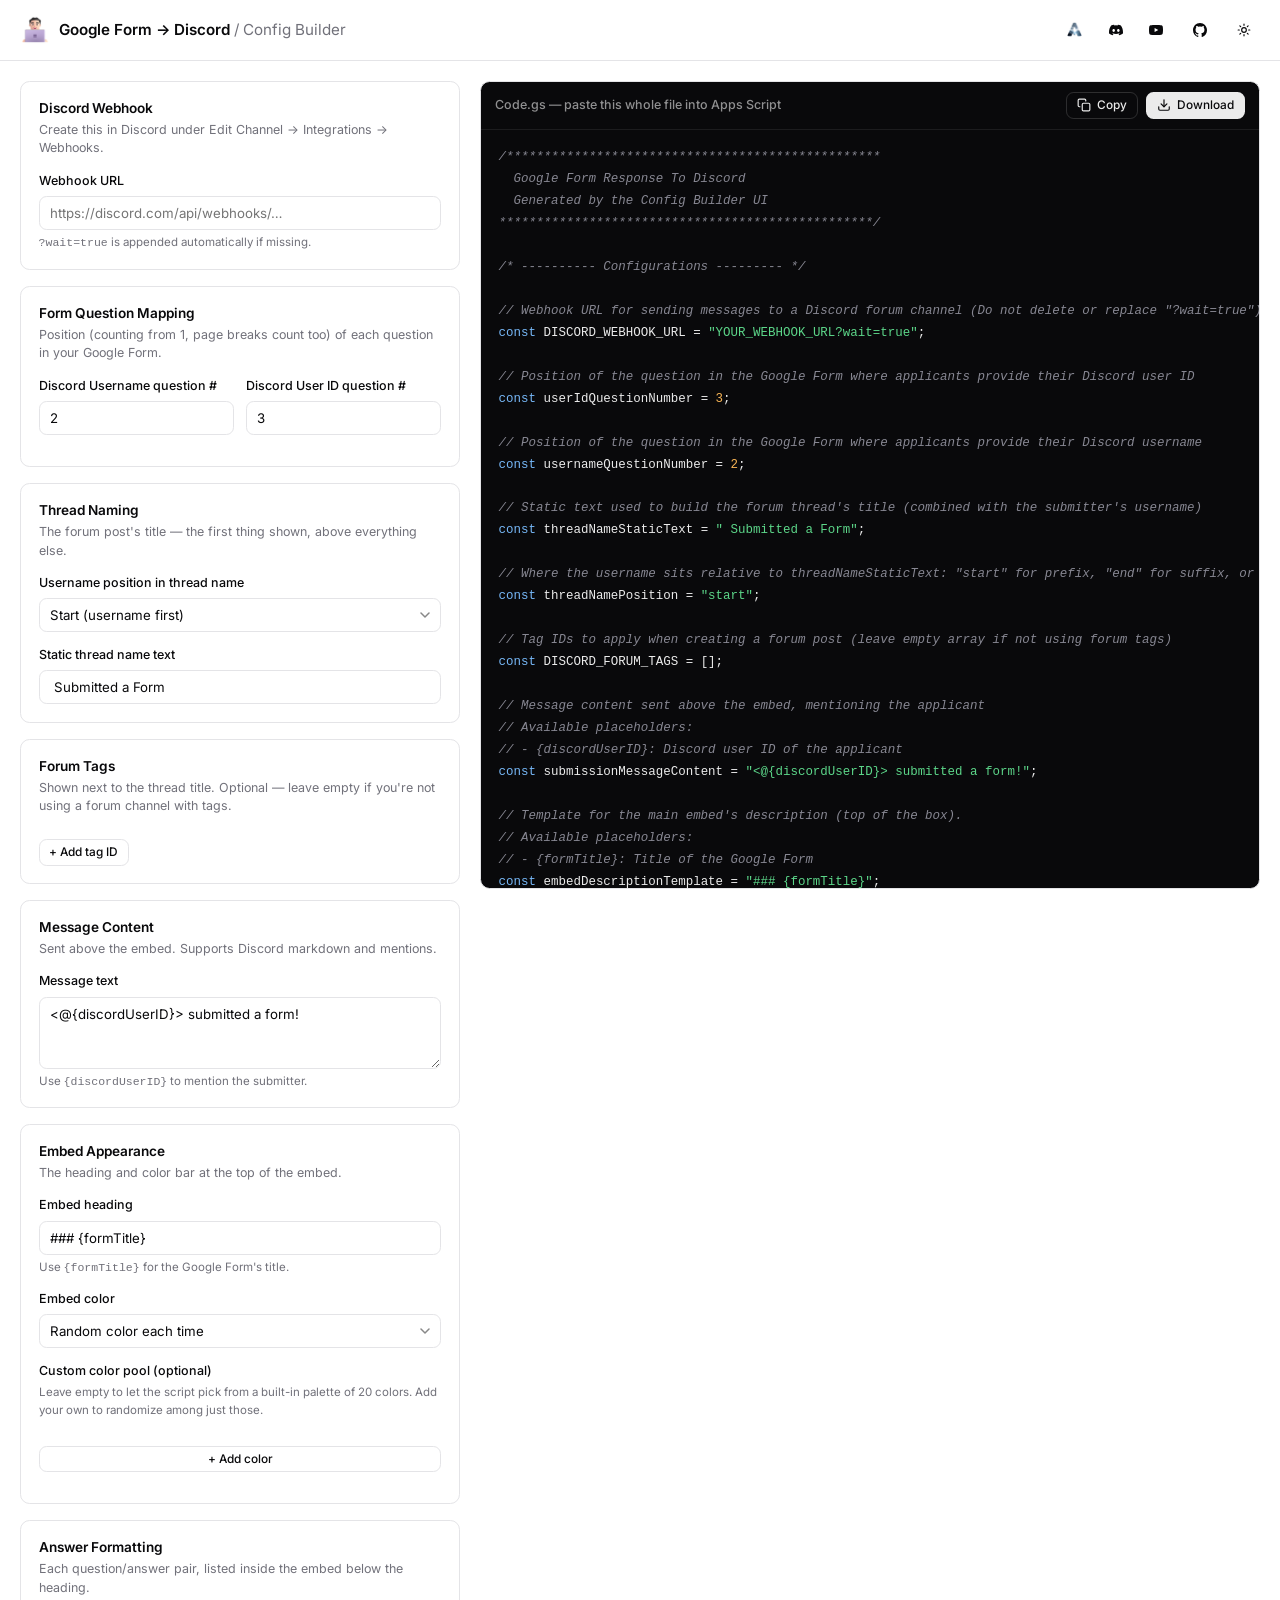
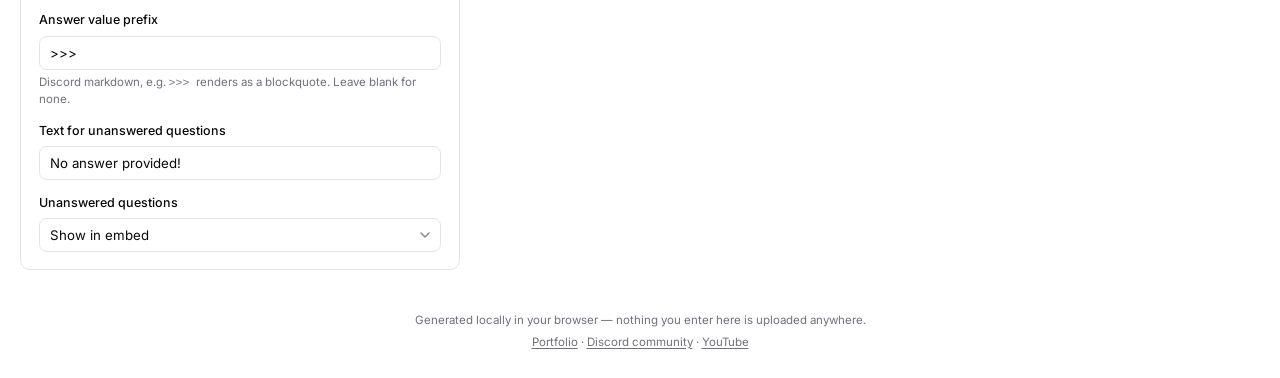
==== commit c2ce1d09: "Swap site logo, keep portfolio icon separate, round the code panel - Header mark / favicon / og:imag" ====
--- a/ui/index.html
+++ b/ui/index.html
@@ -15,16 +15,16 @@
 <meta property="og:description" content="Fill in your settings and get a ready-to-paste Google Apps Script file for sending Google Form responses to Discord as rich embeds, with forum thread support." />
 <meta property="og:url" content="https://mouryaabhay.github.io/Google-Form-Response-To-Discord/" />
 <meta property="og:site_name" content="Google Form → Discord" />
-<meta property="og:image" content="[data-uri]" />
+<meta property="og:image" content="[data-uri]" />
 
 <meta name="twitter:card" content="summary" />
 <meta name="twitter:title" content="Google Form → Discord — Config Builder" />
 <meta name="twitter:description" content="Fill in your settings and get a ready-to-paste Google Apps Script file for sending Google Form responses to Discord." />
-<meta name="twitter:image" content="[data-uri]" />
+<meta name="twitter:image" content="[data-uri]" />
 
 <meta name="theme-color" content="#0a0a0f" media="(prefers-color-scheme: dark)" />
 <meta name="theme-color" content="#ffffff" media="(prefers-color-scheme: light)" />
-<link rel="icon" type="image/png" href="[data-uri]" />
+<link rel="icon" type="image/png" href="[data-uri]" />
 
 <link rel="preconnect" href="https://fonts.googleapis.com" />
 <link rel="preconnect" href="https://fonts.gstatic.com" crossorigin />
@@ -35,7 +35,7 @@
 
 <header class="topbar">
   <div class="topbar-title">
-    <span class="mark">GD</span>
+    <img class="mark" src="[data-uri]" alt="" />
     <span>Google Form → Discord <span style="color:hsl(var(--muted-foreground));font-weight:400;">/ Config Builder</span></span>
   </div>
   <div class="topbar-actions">
@@ -48,7 +48,7 @@
     <a class="btn btn-ghost btn-icon social-link" href="https://www.youtube.com/@bymouryaabhay" target="_blank" rel="noopener" aria-label="YouTube channel" data-tooltip="YouTube channel">
       <svg viewBox="0 0 24 24" fill="currentColor"><path d="M23.5 6.2a3.02 3.02 0 0 0-2.12-2.14C19.5 3.5 12 3.5 12 3.5s-7.5 0-9.38.56A3.02 3.02 0 0 0 .5 6.2 31.6 31.6 0 0 0 0 12a31.6 31.6 0 0 0 .5 5.8 3.02 3.02 0 0 0 2.12 2.14c1.88.56 9.38.56 9.38.56s7.5 0 9.38-.56a3.02 3.02 0 0 0 2.12-2.14A31.6 31.6 0 0 0 24 12a31.6 31.6 0 0 0-.5-5.8ZM9.6 15.6V8.4l6.4 3.6-6.4 3.6Z"/></svg>
     </a>
-    <a class="btn btn-ghost" id="ghStarLink" href="https://github.com/mouryaabhay/Google-Form-Response-To-Discord" target="_blank" rel="noopener" aria-label="View on GitHub" data-tooltip="Star on GitHub">
+    <a class="btn btn-ghost" id="ghStarLink" href="https://github.com/mouryaabhay/Google-Form-Response-To-Discord" target="_blank" rel="noopener" aria-label="View on GitHub" data-tooltip="GitHub">
       <svg viewBox="0 0 24 24" fill="currentColor"><path d="M12 0C5.37 0 0 5.5 0 12.3c0 5.44 3.44 10.05 8.21 11.68.6.12.82-.27.82-.6 0-.3-.01-1.08-.02-2.12-3.34.75-4.04-1.65-4.04-1.65-.55-1.43-1.34-1.82-1.34-1.82-1.09-.77.08-.76.08-.76 1.21.09 1.84 1.28 1.84 1.28 1.07 1.87 2.81 1.33 3.5 1.02.11-.79.42-1.33.76-1.64-2.66-.31-5.47-1.37-5.47-6.1 0-1.35.46-2.45 1.22-3.31-.12-.31-.53-1.57.12-3.28 0 0 1-.33 3.3 1.26a11.2 11.2 0 0 1 6 0c2.28-1.59 3.29-1.26 3.29-1.26.65 1.71.24 2.97.12 3.28.76.86 1.22 1.96 1.22 3.31 0 4.74-2.81 5.78-5.49 6.09.43.38.81 1.14.81 2.3 0 1.66-.02 3-.02 3.41 0 .33.22.72.83.6C20.57 22.34 24 17.74 24 12.3 24 5.5 18.63 0 12 0Z"/></svg>
       <span id="ghStarCount"></span>
     </a>
--- a/ui/style.css
+++ b/ui/style.css
@@ -131,15 +131,12 @@
 }
 
 .topbar-title .mark {
-  display: inline-flex;
-  align-items: center;
-  justify-content: center;
-  width: 1.75rem;
-  height: 1.75rem;
+  display: block;
+  width: 1.85rem;
+  height: 1.85rem;
   border-radius: 0.45rem;
-  background: hsl(var(--primary));
-  color: hsl(var(--primary-foreground));
-  font-size: 0.9rem;
+  flex-shrink: 0;
+  object-fit: cover;
 }
 
 .topbar-actions {
@@ -196,11 +193,14 @@
 .panel-code {
   min-width: 0;
   position: sticky;
-  top: 52px;
-  height: calc(100vh - 52px);
+  top: calc(52px + 1.25rem);
+  height: calc(100vh - 52px - 2.5rem);
+  margin: 1.25rem 1.25rem 1.25rem 0;
   display: flex;
   flex-direction: column;
-  border-left: 1px solid hsl(var(--border));
+  border: 1px solid hsl(var(--border));
+  border-radius: var(--radius);
+  overflow: hidden;
   background: hsl(var(--code-bg));
 }
 
@@ -579,7 +579,9 @@
     position: static;
     height: auto;
     min-height: calc(100vh - 104px);
-    border-left: none;
+    margin: 0;
+    border: none;
+    border-radius: 0;
     border-top: 1px solid hsl(var(--border));
   }
 
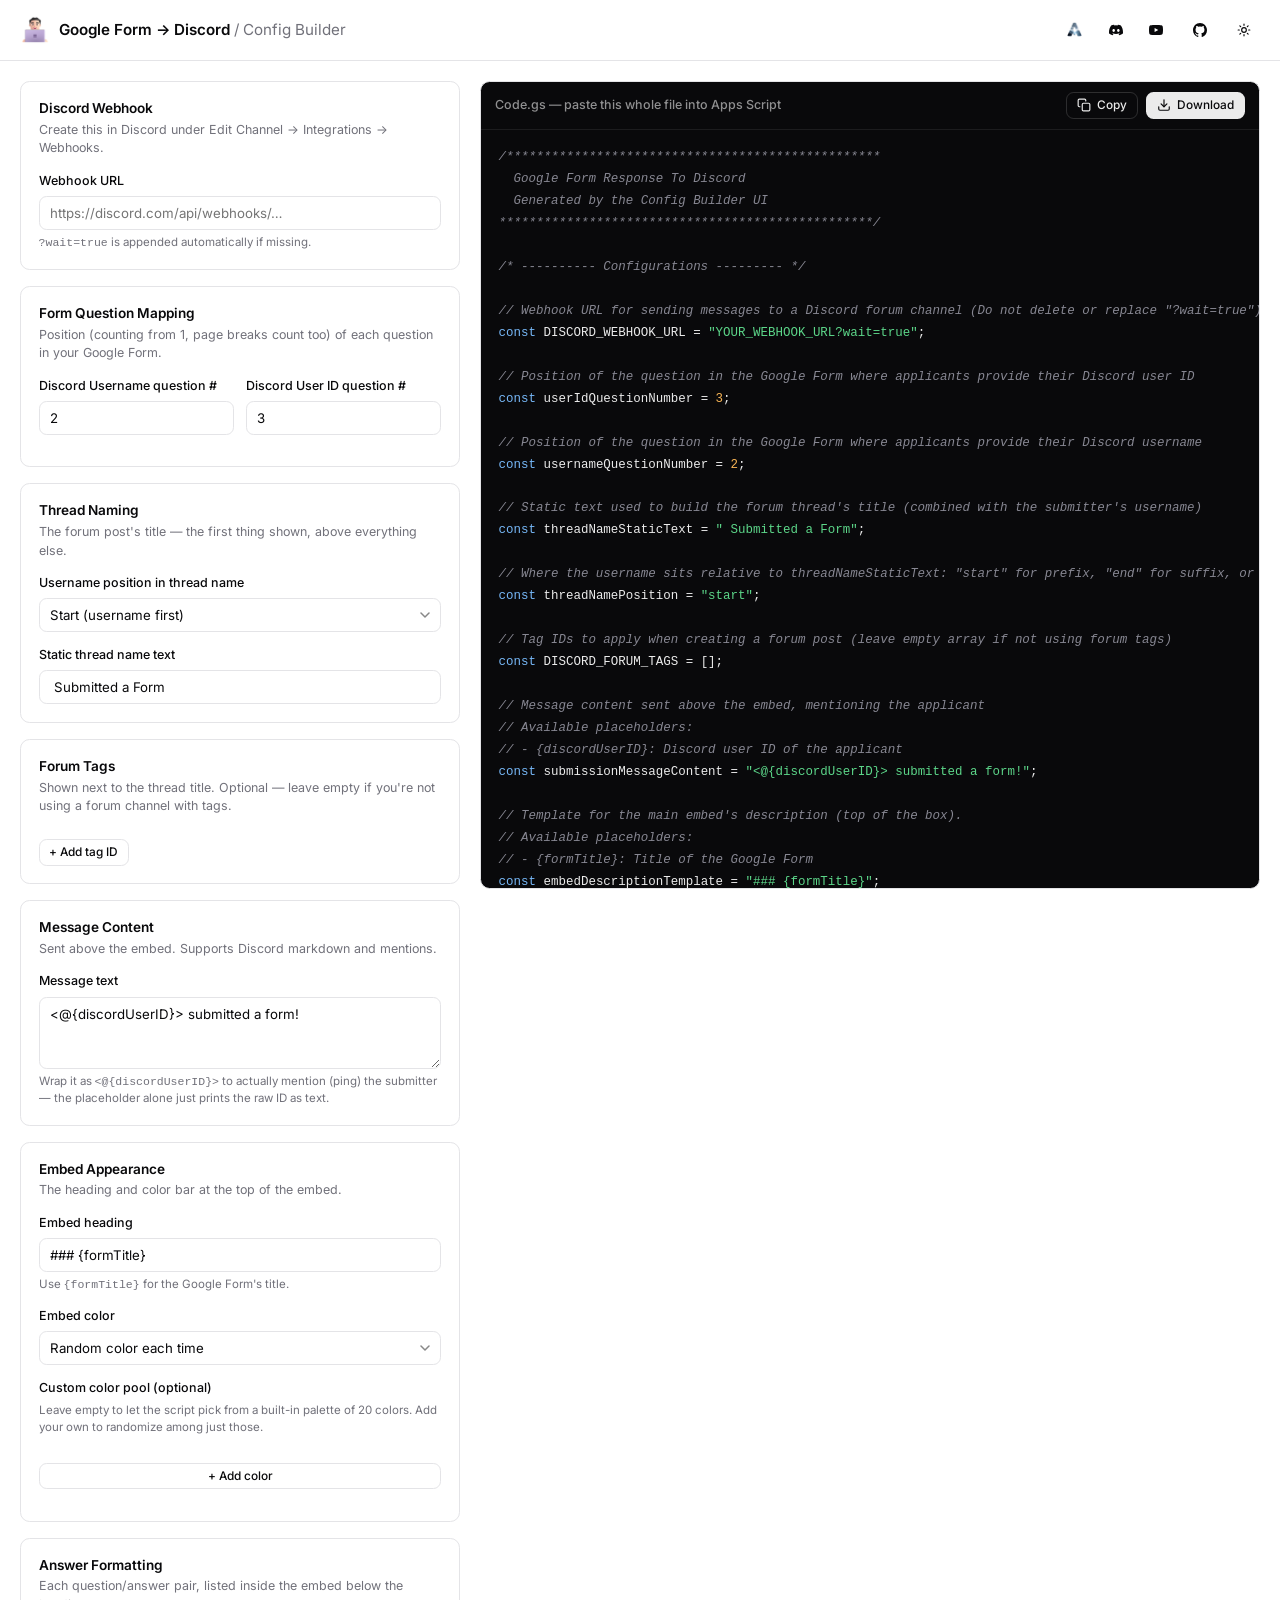
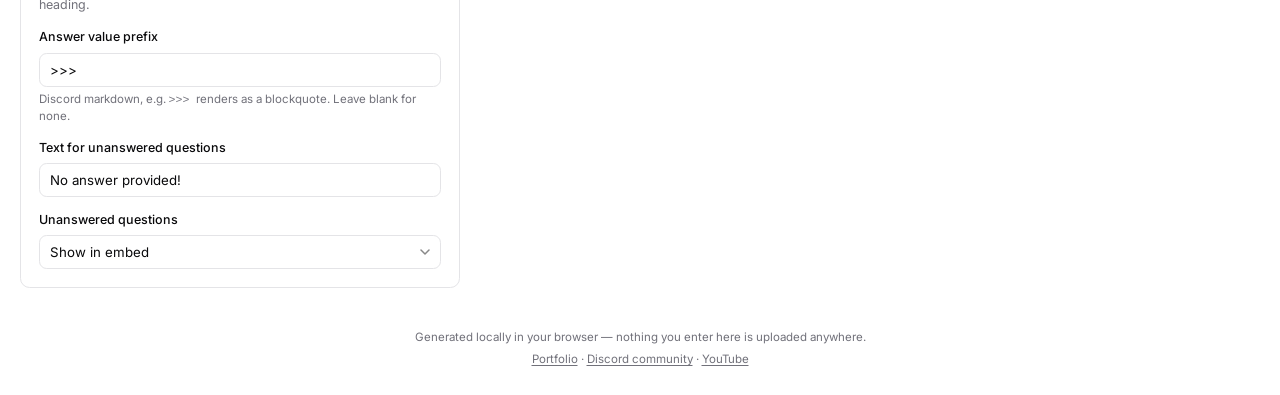
==== commit 70084207: "Fix star badge underline, restrict tag IDs to digits, clarify mention syntax - Remove default browse" ====
--- a/ui/index.html
+++ b/ui/index.html
@@ -123,7 +123,7 @@
       <div class="field">
         <label class="label" for="submissionMessageContent">Message text</label>
         <textarea class="textarea" id="submissionMessageContent">&lt;@{discordUserID}&gt; submitted a form!</textarea>
-        <span class="helper">Use <code>{discordUserID}</code> to mention the submitter.</span>
+        <span class="helper">Wrap it as <code>&lt;@{discordUserID}&gt;</code> to actually mention (ping) the submitter — the placeholder alone just prints the raw ID as text.</span>
       </div>
     </div>
 
--- a/ui/style.css
+++ b/ui/style.css
@@ -309,6 +309,7 @@
   font-size: 0.8rem;
   font-weight: 500;
   cursor: pointer;
+  text-decoration: none;
   transition: background-color 0.15s, border-color 0.15s, color 0.15s;
   white-space: nowrap;
 }
